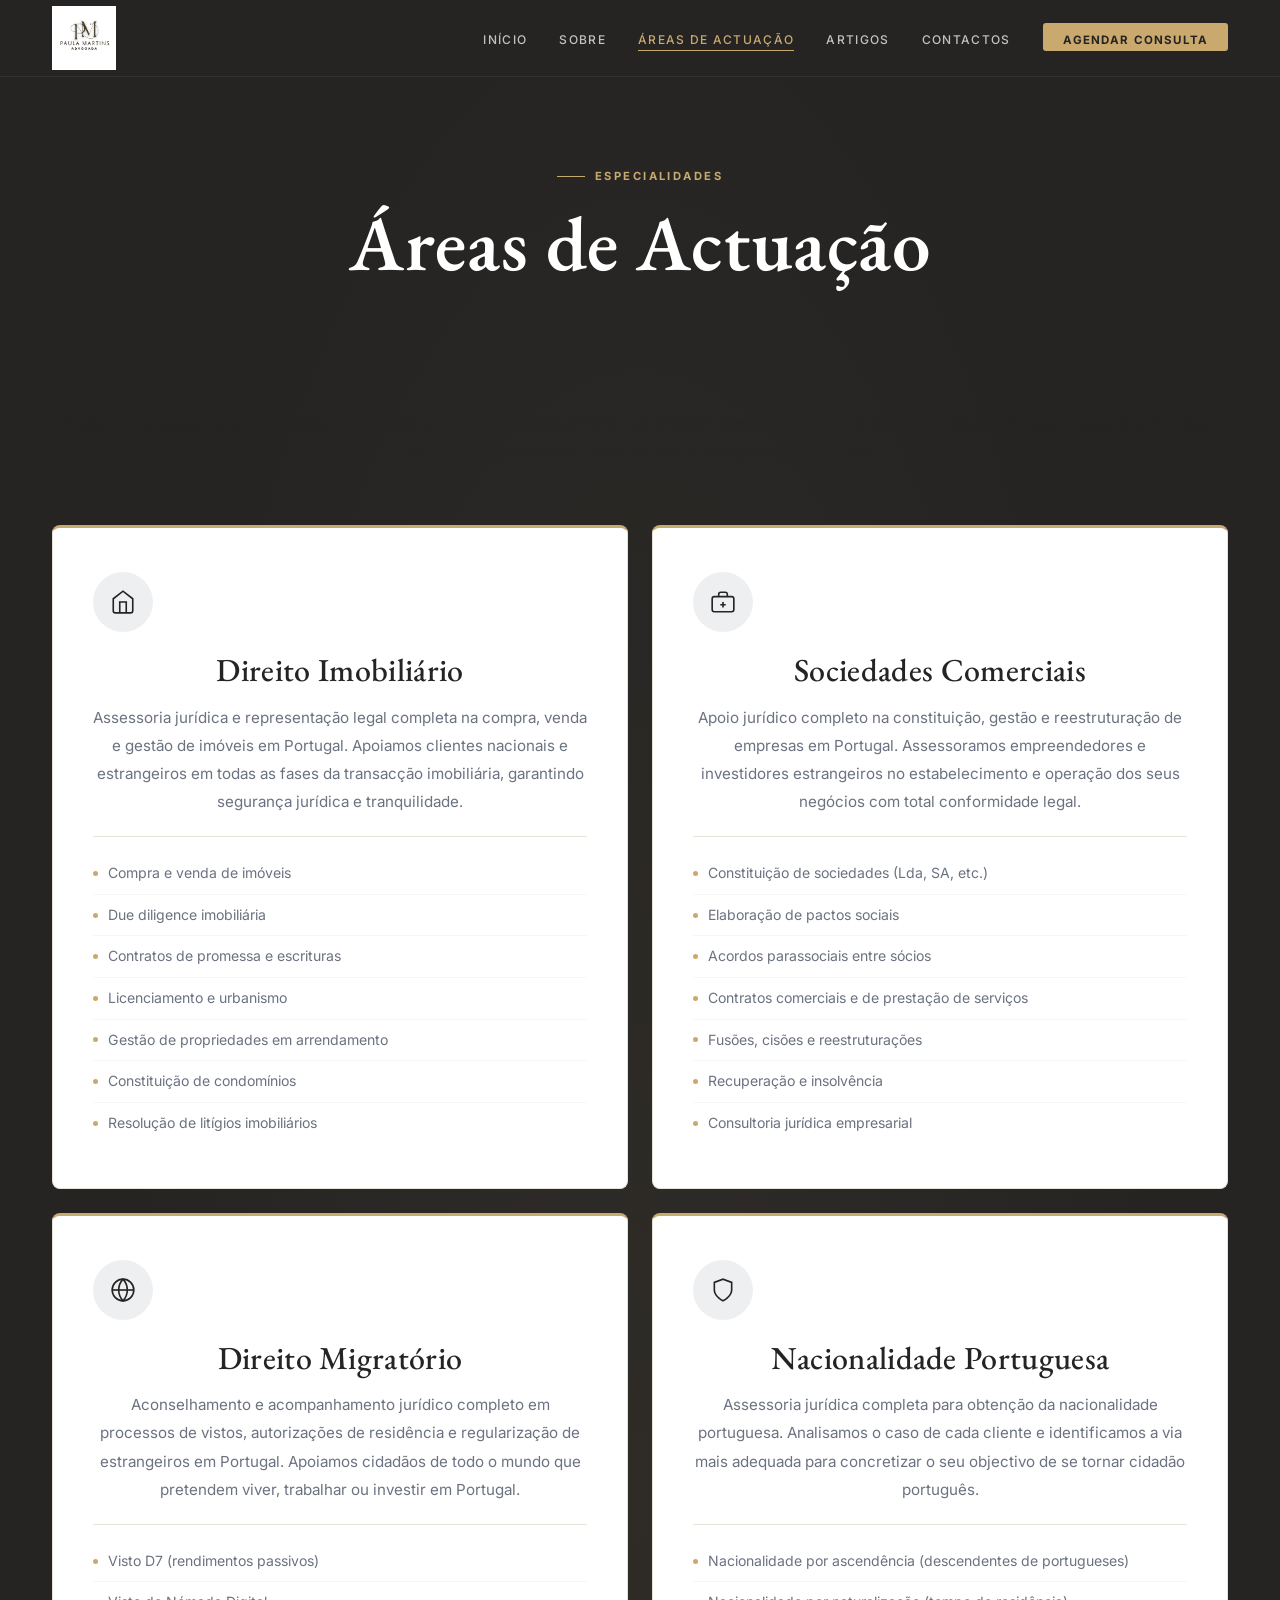
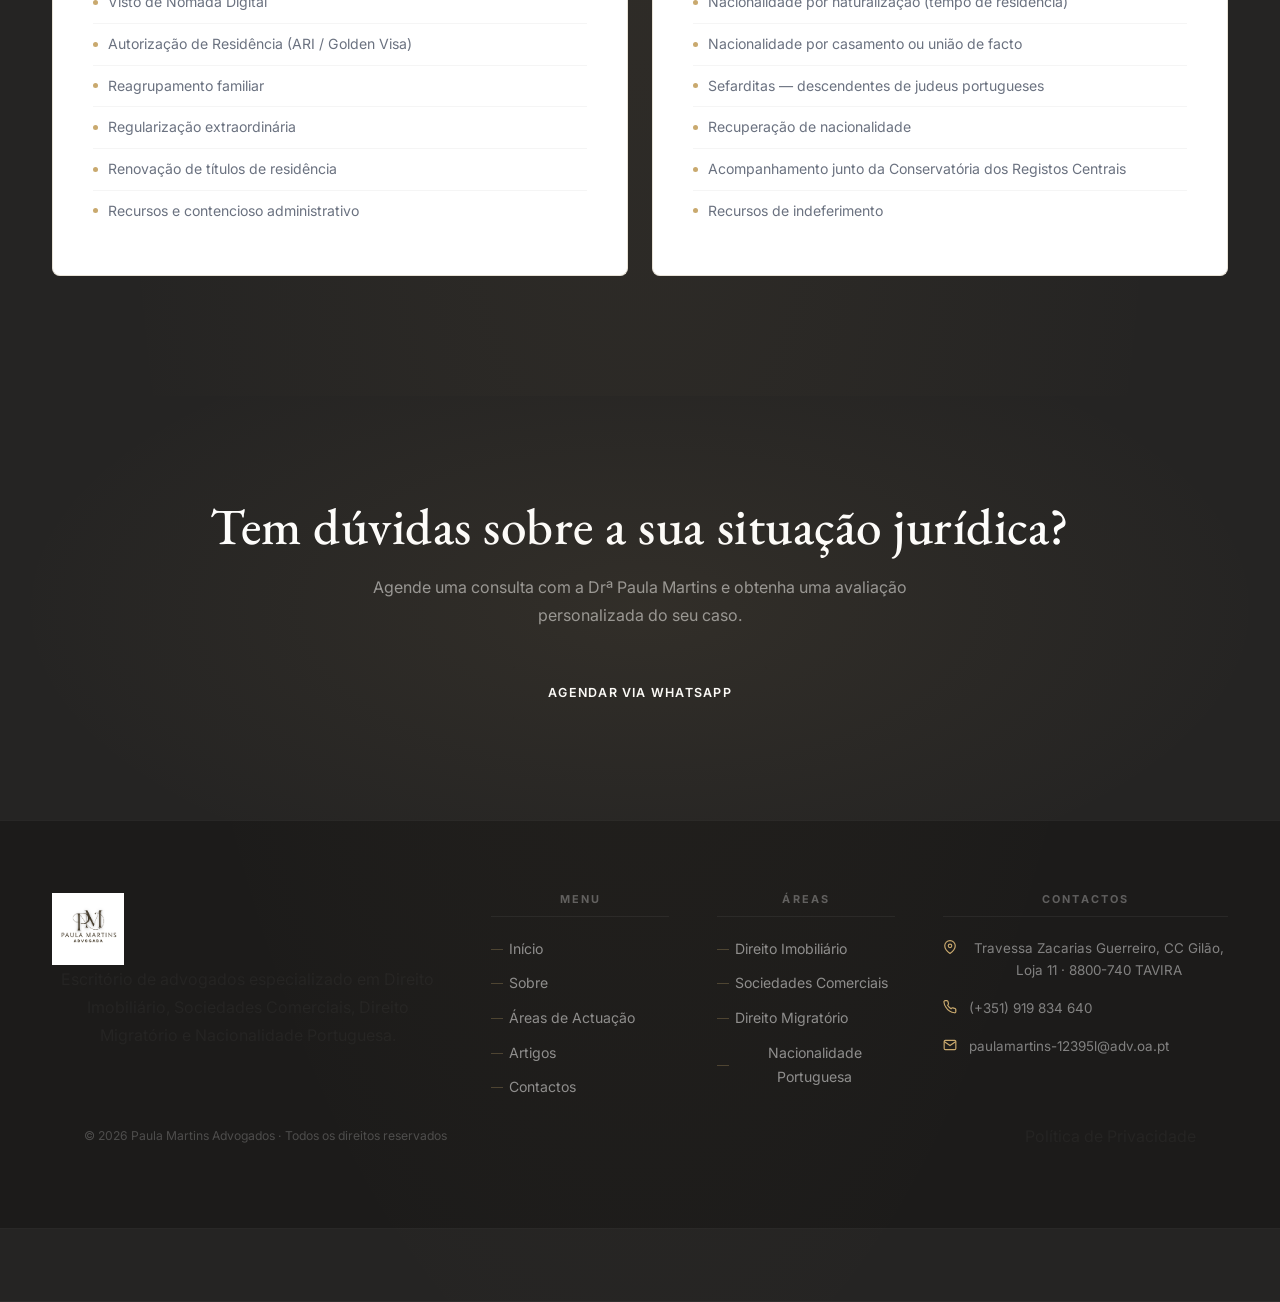
==== areas-de-actuacao.html @ 56ce7134 "Versao Ingles e frances_01" ====
<!DOCTYPE html>
<html lang="pt">
<head>
  <meta charset="UTF-8" />
  <meta name="viewport" content="width=device-width, initial-scale=1.0" />
  <title>Áreas de Actuação | Paula Martins Advogados</title>
  <link rel="preconnect" href="https://fonts.googleapis.com" />
  <link rel="preconnect" href="https://fonts.gstatic.com" crossorigin />
  <link href="https://fonts.googleapis.com/css2?family=EB+Garamond:ital,wght@0,400;0,500;0,600;0,700;1,400;1,600&family=Inter:wght@300;400;500;600;700&display=swap" rel="stylesheet" />
  <link rel="stylesheet" href="css/style.css" />
</head>
<body>

  <nav class="navbar scrolled">
    <div class="navbar-inner">
      <a href="index.html" class="logo">
        <img src="assets/logo-hd.png" alt="Paula Martins Advogados" class="logo-img" />
      </a>
      <ul class="nav-links">
        <li><a href="index.html">Início</a></li>
        <li><a href="sobre.html">Sobre</a></li>
        <li><a href="areas-de-actuacao.html" class="active">Áreas de Actuação</a></li>
        <li><a href="artigos.html">Artigos</a></li>
        <li><a href="contactos.html">Contactos</a></li>
        <li><a href="https://wa.me/351919834640" target="_blank" class="nav-cta">Agendar Consulta</a></li>
      </ul>
      <button class="hamburger" aria-label="Menu"><span></span><span></span><span></span></button>
    </div>
  </nav>

  <div class="mobile-overlay"></div>
  <div class="mobile-nav">
    <button class="close-btn" aria-label="Fechar">
      <svg width="24" height="24" fill="none" stroke="currentColor" stroke-width="2" viewBox="0 0 24 24"><path d="M18 6 6 18M6 6l12 12"/></svg>
    </button>
    <a href="index.html">Início</a>
    <a href="sobre.html">Sobre</a>
    <a href="areas-de-actuacao.html">Áreas de Actuação</a>
    <a href="artigos.html">Artigos</a>
    <a href="contactos.html">Contactos</a>
    <a href="https://wa.me/351919834640" target="_blank" class="btn btn-gold">Agendar Consulta</a>
  </div>

  <div class="page-header">
    <div class="container">
      <div class="page-header-inner"><span class="section-eyebrow" style="justify-content:center;">Especialidades</span><h1>Áreas de Actuação</h1>
    </div>
  </div>

  <section class="section">
    <div class="container">
      <div class="text-center fade-up" style="margin-bottom: 0;">
        <p class="section-intro" style="margin: 0 auto;">Prestamos assessoria jurídica especializada nas principais áreas do direito que afectam clientes nacionais e internacionais em Portugal. Cada área é tratada com profundo conhecimento técnico e atenção personalizada.</p>
      </div>

      <div class="areas-page-grid">

        <div class="area-page-card fade-up delay-1">
          <div class="area-icon" style="background: rgba(13,27,42,0.07); color: var(--navy);">
            <svg fill="none" stroke="currentColor" stroke-width="1.5" viewBox="0 0 24 24" width="28" height="28">
              <path d="M3 9l9-7 9 7v11a2 2 0 0 1-2 2H5a2 2 0 0 1-2-2z"/>
              <polyline points="9 22 9 12 15 12 15 22"/>
            </svg>
          </div>
          <h3>Direito Imobiliário</h3>
          <p>Assessoria jurídica e representação legal completa na compra, venda e gestão de imóveis em Portugal. Apoiamos clientes nacionais e estrangeiros em todas as fases da transacção imobiliária, garantindo segurança jurídica e tranquilidade.</p>
          <ul class="area-services">
            <li>Compra e venda de imóveis</li>
            <li>Due diligence imobiliária</li>
            <li>Contratos de promessa e escrituras</li>
            <li>Licenciamento e urbanismo</li>
            <li>Gestão de propriedades em arrendamento</li>
            <li>Constituição de condomínios</li>
            <li>Resolução de litígios imobiliários</li>
          </ul>
        </div>

        <div class="area-page-card fade-up delay-2">
          <div class="area-icon" style="background: rgba(13,27,42,0.07); color: var(--navy);">
            <svg fill="none" stroke="currentColor" stroke-width="1.5" viewBox="0 0 24 24" width="28" height="28">
              <rect x="2" y="7" width="20" height="14" rx="2"/>
              <path d="M16 7V5a2 2 0 0 0-2-2h-4a2 2 0 0 0-2 2v2"/>
              <line x1="12" y1="12" x2="12" y2="17"/>
              <line x1="9.5" y1="14.5" x2="14.5" y2="14.5"/>
            </svg>
          </div>
          <h3>Sociedades Comerciais</h3>
          <p>Apoio jurídico completo na constituição, gestão e reestruturação de empresas em Portugal. Assessoramos empreendedores e investidores estrangeiros no estabelecimento e operação dos seus negócios com total conformidade legal.</p>
          <ul class="area-services">
            <li>Constituição de sociedades (Lda, SA, etc.)</li>
            <li>Elaboração de pactos sociais</li>
            <li>Acordos parassociais entre sócios</li>
            <li>Contratos comerciais e de prestação de serviços</li>
            <li>Fusões, cisões e reestruturações</li>
            <li>Recuperação e insolvência</li>
            <li>Consultoria jurídica empresarial</li>
          </ul>
        </div>

        <div class="area-page-card fade-up delay-3">
          <div class="area-icon" style="background: rgba(13,27,42,0.07); color: var(--navy);">
            <svg fill="none" stroke="currentColor" stroke-width="1.5" viewBox="0 0 24 24" width="28" height="28">
              <circle cx="12" cy="12" r="10"/>
              <line x1="2" y1="12" x2="22" y2="12"/>
              <path d="M12 2a15.3 15.3 0 0 1 4 10 15.3 15.3 0 0 1-4 10 15.3 15.3 0 0 1-4-10 15.3 15.3 0 0 1 4-10z"/>
            </svg>
          </div>
          <h3>Direito Migratório</h3>
          <p>Aconselhamento e acompanhamento jurídico completo em processos de vistos, autorizações de residência e regularização de estrangeiros em Portugal. Apoiamos cidadãos de todo o mundo que pretendem viver, trabalhar ou investir em Portugal.</p>
          <ul class="area-services">
            <li>Visto D7 (rendimentos passivos)</li>
            <li>Visto de Nómada Digital</li>
            <li>Autorização de Residência (ARI / Golden Visa)</li>
            <li>Reagrupamento familiar</li>
            <li>Regularização extraordinária</li>
            <li>Renovação de títulos de residência</li>
            <li>Recursos e contencioso administrativo</li>
          </ul>
        </div>

        <div class="area-page-card fade-up delay-4">
          <div class="area-icon" style="background: rgba(13,27,42,0.07); color: var(--navy);">
            <svg fill="none" stroke="currentColor" stroke-width="1.5" viewBox="0 0 24 24" width="28" height="28">
              <path d="M12 22s8-4 8-10V5l-8-3-8 3v7c0 6 8 10 8 10z"/>
            </svg>
          </div>
          <h3>Nacionalidade Portuguesa</h3>
          <p>Assessoria jurídica completa para obtenção da nacionalidade portuguesa. Analisamos o caso de cada cliente e identificamos a via mais adequada para concretizar o seu objectivo de se tornar cidadão português.</p>
          <ul class="area-services">
            <li>Nacionalidade por ascendência (descendentes de portugueses)</li>
            <li>Nacionalidade por naturalização (tempo de residência)</li>
            <li>Nacionalidade por casamento ou união de facto</li>
            <li>Sefarditas — descendentes de judeus portugueses</li>
            <li>Recuperação de nacionalidade</li>
            <li>Acompanhamento junto da Conservatória dos Registos Centrais</li>
            <li>Recursos de indeferimento</li>
          </ul>
        </div>

      </div>
    </div>
  </section>

  <div class="cta-banner">
    <div class="container">
      <h2>Tem dúvidas sobre a sua situação jurídica?</h2>
      <p>Agende uma consulta com a Drª Paula Martins e obtenha uma avaliação personalizada do seu caso.</p>
      <a href="https://wa.me/351919834640" target="_blank" class="btn btn-dark">Agendar via WhatsApp</a>
    </div>
  </div>

  <footer>
    <div class="footer-top">
      <div class="container">
        <div class="footer-grid">
        <div class="footer-brand">
          <a href="index.html" class="logo">
            <img src="assets/logo-hd.png" alt="Paula Martins Advogados" class="logo-img" style="height:72px;" />
          </a>
          <p class="footer-about">Escritório de advogados especializado em Direito Imobiliário, Sociedades Comerciais, Direito Migratório e Nacionalidade Portuguesa.</p>
        </div>
        <div class="footer-col">
          <h5>Menu</h5>
          <ul class="footer-links">
            <li><a href="index.html">Início</a></li>
            <li><a href="sobre.html">Sobre</a></li>
            <li><a href="areas-de-actuacao.html">Áreas de Actuação</a></li>
            <li><a href="artigos.html">Artigos</a></li>
            <li><a href="contactos.html">Contactos</a></li>
          </ul>
        </div>
        <div class="footer-col">
          <h5>Áreas</h5>
          <ul class="footer-links">
            <li><a href="areas-de-actuacao.html">Direito Imobiliário</a></li>
            <li><a href="areas-de-actuacao.html">Sociedades Comerciais</a></li>
            <li><a href="areas-de-actuacao.html">Direito Migratório</a></li>
            <li><a href="areas-de-actuacao.html">Nacionalidade Portuguesa</a></li>
          </ul>
        </div>
        <div class="footer-col">
          <h5>Contactos</h5>
          <ul class="footer-contact-list">
            <li class="footer-contact-item">
              <svg fill="none" stroke="currentColor" stroke-width="2" viewBox="0 0 24 24"><path d="M21 10c0 7-9 13-9 13s-9-6-9-13a9 9 0 0 1 18 0z"/><circle cx="12" cy="10" r="3"/></svg>
              <span>Travessa Zacarias Guerreiro, CC Gilão, Loja 11 · 8800-740 TAVIRA</span>
            </li>
            <li class="footer-contact-item">
              <svg fill="none" stroke="currentColor" stroke-width="2" viewBox="0 0 24 24"><path d="M22 16.92v3a2 2 0 0 1-2.18 2 19.79 19.79 0 0 1-8.63-3.07A19.5 19.5 0 0 1 4.69 12 19.79 19.79 0 0 1 1.61 3.34 2 2 0 0 1 3.6 1.17h3a2 2 0 0 1 2 1.72c.127.96.361 1.903.7 2.81a2 2 0 0 1-.45 2.11L7.91 8.91a16 16 0 0 0 6 6l.91-.91a2 2 0 0 1 2.11-.45c.907.339 1.85.573 2.81.7A2 2 0 0 1 21.73 16.92z"/></svg>
              <span>(+351) 919 834 640</span>
            </li>
            <li class="footer-contact-item">
              <svg fill="none" stroke="currentColor" stroke-width="2" viewBox="0 0 24 24"><path d="M4 4h16c1.1 0 2 .9 2 2v12c0 1.1-.9 2-2 2H4c-1.1 0-2-.9-2-2V6c0-1.1.9-2 2-2z"/><polyline points="22,6 12,13 2,6"/></svg>
              <span>paulamartins-12395l@adv.oa.pt</span>
            </li>
          </ul>
        </div></div>
    <div class="container">
      <div class="footer-bottom">
        <p>© 2026 Paula Martins Advogados · Todos os direitos reservados</p>
        <a href="contactos.html">Política de Privacidade</a>
      </div>
    </div>
  </footer>

  <script src="js/main.js"></script>
</body>
</html>
---- css/style.css ----
/* ============================================================
   PAULA MARTINS ADVOGADOS — Design System
   ============================================================ */

/* ===== RESET ===== */
*, *::before, *::after { box-sizing: border-box; margin: 0; padding: 0; }

/* ===== TOKENS ===== */
:root {
  /* Colors */
  --dark:        #252423;
  --dark-mid:    #3a3938;
  --dark-light:  #4a4949;
  --gold:        #c9a96e;
  --gold-dark:   #a8854a;
  --gold-pale:   rgba(201,169,110,0.12);
  --gold-border: rgba(201,169,110,0.28);
  --cream:       #f8f4ee;
  --white:       #ffffff;
  --text:        #252423;
  --text-muted:  #6b7280;
  --border:      #e8e3d8;
  --border-dark: rgba(255,255,255,0.08);

  /* Typography */
  --serif:  'EB Garamond', 'Garamond', Georgia, serif;
  --sans:   'Inter', 'Segoe UI', sans-serif;

  /* Spacing */
  --section-pad: clamp(80px, 10vw, 120px);
  --container:   1240px;

  /* Effects */
  --radius:      3px;
  --radius-lg:   8px;
  --transition:  0.35s cubic-bezier(0.4, 0, 0.2, 1);
  --shadow-sm:   0 2px 12px rgba(0,0,0,0.06);
  --shadow:      0 6px 32px rgba(0,0,0,0.10);
  --shadow-lg:   0 16px 56px rgba(0,0,0,0.18);
  --shadow-gold: 0 8px 32px rgba(201,169,110,0.25);
}

/* ===== BASE ===== */
html { scroll-behavior: smooth; font-size: 16px; }

body {
  font-family: var(--sans);
  color: var(--text);
  background: var(--white);
  line-height: 1.75;
  -webkit-font-smoothing: antialiased;
}

a { text-decoration: none; color: inherit; }
img { max-width: 100%; display: block; }
ul { list-style: none; }

.container {
  max-width: var(--container);
  margin: 0 auto;
  padding: 0 32px;
}

/* ===== TYPOGRAPHY ===== */
h1, h2, h3, h4, h5 {
  font-family: var(--serif);
  line-height: 1.18;
  letter-spacing: 0.01em;
  font-weight: 500;
}
h1 { font-size: clamp(2.8rem, 6vw, 5rem); font-weight: 600; }
h2 { font-size: clamp(2.1rem, 4vw, 3.2rem); font-weight: 500; }
h3 { font-size: clamp(1.5rem, 2.5vw, 2rem); font-weight: 500; }
h4 { font-size: 1.25rem; font-weight: 500; }

/* ===== SECTION UTILITIES ===== */
.section { padding: var(--section-pad) 0; }

.section-eyebrow {
  display: inline-flex;
  align-items: center;
  gap: 10px;
  font-size: 0.7rem;
  font-weight: 700;
  letter-spacing: 0.22em;
  text-transform: uppercase;
  color: var(--gold);
  margin-bottom: 16px;
}
.section-eyebrow::before {
  content: '';
  width: 28px;
  height: 1px;
  background: var(--gold);
  display: block;
}

.section-title { color: var(--dark); margin-bottom: 20px; }

.section-divider {
  width: 48px;
  height: 2px;
  background: linear-gradient(90deg, var(--gold), transparent);
  margin-bottom: 28px;
}
.section-divider.center { margin: 0 auto 28px; }

.section-lead {
  font-size: 1.05rem;
  color: var(--text-muted);
  line-height: 1.85;
  max-width: 680px;
}

.text-center { text-align: center; }
.text-center .section-divider { margin: 0 auto 28px; }
.text-center .section-eyebrow { justify-content: center; }
.text-center .section-lead { margin: 0 auto; }

/* ===== BUTTONS ===== */
.btn {
  display: inline-flex;
  align-items: center;
  gap: 8px;
  padding: 15px 34px;
  border-radius: var(--radius);
  font-family: var(--sans);
  font-weight: 600;
  font-size: 0.78rem;
  letter-spacing: 0.1em;
  text-transform: uppercase;
  transition: var(--transition);
  cursor: pointer;
  border: 1.5px solid transparent;
  white-space: nowrap;
}

.btn-gold {
  background: var(--gold);
  color: var(--dark);
  border-color: var(--gold);
  box-shadow: var(--shadow-gold);
}
.btn-gold:hover {
  background: var(--gold-dark);
  border-color: var(--gold-dark);
  transform: translateY(-2px);
  box-shadow: 0 12px 40px rgba(201,169,110,0.35);
}

.btn-outline-light {
  background: transparent;
  color: var(--white);
  border-color: rgba(255,255,255,0.35);
  backdrop-filter: blur(4px);
}
.btn-outline-light:hover {
  background: rgba(255,255,255,0.1);
  border-color: rgba(255,255,255,0.6);
  transform: translateY(-2px);
}

.btn-dark {
  background: var(--dark);
  color: var(--white);
  border-color: var(--dark);
}
.btn-dark:hover {
  background: var(--dark-mid);
  transform: translateY(-2px);
  box-shadow: var(--shadow);
}

/* ===== TOP BAR ===== */
.top-bar {
  background: var(--dark);
  padding: 10px 0;
  border-bottom: 1px solid rgba(255,255,255,0.05);
}
.top-bar-inner {
  max-width: var(--container);
  margin: 0 auto;
  padding: 0 32px;
  display: flex;
  align-items: center;
  justify-content: flex-end;
  gap: 28px;
}
.top-bar-item {
  display: flex;
  align-items: center;
  gap: 7px;
  color: rgba(255,255,255,0.45);
  font-size: 0.78rem;
  transition: color var(--transition);
}
.top-bar-item:hover { color: var(--gold); }
.top-bar-item svg { width: 13px; height: 13px; color: var(--gold); flex-shrink: 0; }

/* ===== NAVBAR ===== */
.navbar {
  position: sticky;
  top: 0;
  width: 100%;
  z-index: 1000;
  background: var(--dark);
  border-bottom: 1px solid rgba(255,255,255,0.06);
  transition: box-shadow var(--transition);
}
.navbar.elevated { box-shadow: 0 4px 32px rgba(0,0,0,0.4); }

.navbar-inner {
  max-width: var(--container);
  margin: 0 auto;
  padding: 0 32px;
  height: 76px;
  display: flex;
  align-items: center;
  justify-content: space-between;
  gap: 40px;
}

/* Logo com fundo transparente — navbar */
.logo-img {
  display: block;
  height: 64px;
  width: auto;
  object-fit: contain;
}
.logo { display: block; line-height: 0; }

.nav-links {
  display: flex;
  align-items: center;
  gap: 32px;
}
.nav-links a {
  color: rgba(255,255,255,0.72);
  font-size: 0.75rem;
  font-weight: 500;
  letter-spacing: 0.11em;
  text-transform: uppercase;
  transition: color var(--transition);
  position: relative;
  padding-bottom: 4px;
}
.nav-links a::after {
  content: '';
  position: absolute;
  bottom: 0; left: 0;
  width: 0; height: 1px;
  background: var(--gold);
  transition: width var(--transition);
}
.nav-links a:hover { color: var(--white); }
.nav-links a:hover::after,
.nav-links a.active::after { width: 100%; }
.nav-links a.active { color: var(--gold); }

.nav-cta {
  background: var(--gold) !important;
  color: var(--dark) !important;
  padding: 10px 20px;
  border-radius: var(--radius);
  font-weight: 700 !important;
  font-size: 0.72rem !important;
  letter-spacing: 0.1em !important;
  transition: var(--transition) !important;
}
.nav-cta:hover {
  background: var(--gold-dark) !important;
  transform: translateY(-1px);
}
.nav-cta::after { display: none !important; }

/* ===== SELECTOR DE IDIOMA ===== */
.lang-selector {
  position: relative;
  flex-shrink: 0;
}
.lang-current {
  display: flex;
  align-items: center;
  gap: 6px;
  background: rgba(255,255,255,0.08);
  border: 1px solid rgba(255,255,255,0.16);
  border-radius: 6px;
  padding: 7px 12px;
  cursor: pointer;
  color: rgba(255,255,255,0.88);
  font-family: var(--sans);
  font-size: 0.78rem;
  font-weight: 600;
  letter-spacing: 0.06em;
  transition: var(--transition);
  white-space: nowrap;
}
.lang-current:hover,
.lang-current[aria-expanded="true"] {
  background: rgba(201,169,110,0.18);
  border-color: var(--gold);
  color: var(--gold);
}
.lang-flag { font-size: 1.1rem; line-height: 1; }

/* Bandeiras reais com flag-icons */
.lang-flag-icon {
  width: 22px;
  height: 16px;
  border-radius: 2px;
  display: inline-block;
  box-shadow: 0 1px 3px rgba(0,0,0,0.3);
  flex-shrink: 0;
}
.lang-option .lang-flag-icon {
  width: 24px;
  height: 18px;
}
.lang-code { font-size: 0.72rem; font-weight: 700; letter-spacing: 0.1em; }
.lang-chevron { transition: transform 0.3s ease; opacity: 0.7; }
.lang-current[aria-expanded="true"] .lang-chevron { transform: rotate(180deg); opacity: 1; }

.lang-dropdown {
  position: absolute;
  top: calc(100% + 8px);
  right: 0;
  background: var(--dark);
  border: 1px solid rgba(255,255,255,0.12);
  border-radius: 8px;
  box-shadow: 0 8px 32px rgba(0,0,0,0.4);
  padding: 6px;
  min-width: 155px;
  opacity: 0;
  visibility: hidden;
  transform: translateY(-8px);
  transition: opacity 0.25s ease, transform 0.25s ease, visibility 0.25s;
  z-index: 1100;
}
.lang-dropdown.open {
  opacity: 1;
  visibility: visible;
  transform: translateY(0);
}
.lang-option {
  display: flex;
  align-items: center;
  gap: 10px;
  width: 100%;
  padding: 9px 12px;
  border: none;
  background: transparent;
  border-radius: 5px;
  cursor: pointer;
  color: rgba(255,255,255,0.72);
  font-family: var(--sans);
  font-size: 0.82rem;
  transition: var(--transition);
}
.lang-option:hover { background: rgba(201,169,110,0.12); color: var(--gold); }
.lang-option.active { color: var(--gold); background: rgba(201,169,110,0.08); }
.lang-option .lang-code { font-weight: 700; min-width: 24px; }
.lang-option .lang-name { color: rgba(255,255,255,0.45); font-size: 0.75rem; }
.lang-option.active .lang-name { color: rgba(201,169,110,0.6); }

.hamburger {
  display: none;
  flex-direction: column;
  justify-content: center;
  gap: 5px;
  cursor: pointer;
  padding: 8px;
  width: 40px;
  height: 40px;
}
.hamburger span {
  display: block;
  height: 1.5px;
  background: var(--white);
  border-radius: 2px;
  transition: var(--transition);
}
.hamburger span:nth-child(1) { width: 24px; }
.hamburger span:nth-child(2) { width: 18px; }
.hamburger span:nth-child(3) { width: 21px; }
.hamburger:hover span { width: 24px !important; }

/* ===== MOBILE NAV ===== */
.mobile-overlay {
  position: fixed; inset: 0;
  background: rgba(0,0,0,0.7);
  backdrop-filter: blur(4px);
  z-index: 9998;
  opacity: 0;
  pointer-events: none;
  transition: opacity var(--transition);
}
.mobile-overlay.open { opacity: 1; pointer-events: all; }

.mobile-nav {
  position: fixed;
  top: 0; right: -100%;
  width: min(340px, 100vw);
  height: 100vh;
  background: var(--dark);
  z-index: 9999;
  transition: right 0.4s cubic-bezier(0.4, 0, 0.2, 1);
  padding: 90px 36px 40px;
  display: flex;
  flex-direction: column;
  overflow-y: auto;
  border-left: 1px solid var(--border-dark);
}
.mobile-nav.open { right: 0; }

.mobile-nav a {
  color: rgba(255,255,255,0.75);
  font-size: 0.9rem;
  font-weight: 500;
  padding: 16px 0;
  border-bottom: 1px solid rgba(255,255,255,0.05);
  letter-spacing: 0.06em;
  text-transform: uppercase;
  transition: color var(--transition);
  display: flex;
  align-items: center;
  justify-content: space-between;
}
.mobile-nav a:hover { color: var(--gold); }
.mobile-nav a:last-of-type { border-bottom: none; }
.mobile-nav .btn { margin-top: 28px; text-align: center; justify-content: center; width: 100%; }

.close-btn {
  position: absolute;
  top: 24px; right: 24px;
  background: rgba(255,255,255,0.05);
  border: 1px solid var(--border-dark);
  color: rgba(255,255,255,0.5);
  cursor: pointer;
  padding: 8px;
  border-radius: var(--radius);
  transition: var(--transition);
  display: flex; align-items: center; justify-content: center;
}
.close-btn:hover { background: rgba(255,255,255,0.1); color: var(--white); }

/* ===== HERO ===== */
.hero {
  /* Fundo escuro limpo — a única foto é a hero-brand-window à direita */
  background-color: var(--dark);
  min-height: calc(100vh - 116px);
  display: grid;
  grid-template-columns: 1fr 1fr;
  overflow: hidden;
  position: relative;
}

/* Glow dourado subtil no lado esquerdo (texto) */
.hero::before {
  content: '';
  position: absolute;
  inset: 0;
  background: radial-gradient(ellipse 55% 75% at 10% 55%, rgba(201,169,110,0.09) 0%, transparent 55%);
  z-index: 0;
  pointer-events: none;
}

/* Hero fullwidth — texto a toda a largura, janela de imagem à direita */
.hero.hero-fullwidth {
  grid-template-columns: 1fr;
  min-height: clamp(480px, 65vh, 740px);
  align-items: center;
}
/* Sem override do ::before — mantém o glow */

/* Janela — zoom 160% ancorado à direita, mostra "PAULA MARTINS ADVOGADA" */
.hero-brand-window {
  position: absolute;
  top: clamp(110px, 14vh, 155px);
  bottom: 0;
  left: clamp(38px, 5vw, 70px);
  right: 0;
  background-image: url('../assets/hero-bg.jpg');
  background-size: 160%;
  background-position: right 15%;
  background-repeat: no-repeat;
  z-index: 0;
}

/* Overlay torna-se 0% antes do texto (49-92% da janela) */
.hero-brand-window::before {
  content: '';
  position: absolute;
  inset: 0;
  background: linear-gradient(to right,
    rgba(37,36,35,1)    0%,
    rgba(37,36,35,0.95) 10%,
    rgba(37,36,35,0.75) 26%,
    rgba(37,36,35,0.00) 44%
  );
}

/* Linha dourada vertical de separação */
.hero-brand-window::after {
  content: '';
  position: absolute;
  top: 10%;
  bottom: 10%;
  left: 0;
  width: 1.5px;
  background: linear-gradient(to bottom,
    transparent 0%,
    rgba(201,169,110,0.55) 20%,
    rgba(201,169,110,0.85) 50%,
    rgba(201,169,110,0.55) 80%,
    transparent 100%
  );
}

@media (max-width: 900px) { .hero-brand-window { width: 38%; } }
@media (max-width: 600px) { .hero-brand-window { display: none; } }

.hero-full {
  display: flex;
  flex-direction: column;
  justify-content: center;
  padding: clamp(60px, 8vw, 100px) clamp(32px, 5vw, 80px);
  position: relative;
  z-index: 2;
  /* Limita o texto ao lado esquerdo — nunca sobrepõe "Paula Martins Advogada" */
  max-width: clamp(420px, 46vw, 640px);
}

.hero-left {
  display: flex;
  flex-direction: column;
  justify-content: center;
  padding: clamp(60px, 8vw, 100px) clamp(32px, 5vw, 80px);
  position: relative;
  z-index: 1;
}

.hero-eyebrow {
  display: inline-flex;
  align-items: center;
  gap: 12px;
  margin-bottom: 32px;
}
.hero-eyebrow-line {
  width: 32px;
  height: 1px;
  background: var(--gold);
}
.hero-eyebrow span {
  font-size: 0.7rem;
  font-weight: 700;
  letter-spacing: 0.22em;
  text-transform: uppercase;
  color: var(--gold);
}

.hero h1 {
  color: var(--white);
  margin-bottom: 24px;
  font-weight: 600;
  line-height: 1.12;
  font-size: clamp(2.2rem, 4.2vw, 3.6rem);
}
.hero h1 em {
  color: var(--gold);
  font-style: italic;
}

.hero-sub {
  font-size: 1.05rem;
  color: rgba(255,255,255,0.55);
  margin-bottom: 36px;
  line-height: 1.7;
  max-width: 460px;
}

.hero-meta {
  display: flex;
  align-items: center;
  gap: 24px;
  margin-bottom: 44px;
  flex-wrap: wrap;
}
.hero-meta-item {
  display: flex;
  align-items: center;
  gap: 8px;
  font-size: 0.82rem;
  color: rgba(255,255,255,0.45);
}
.hero-meta-item svg { color: var(--gold); width: 14px; height: 14px; flex-shrink: 0; }

.hero-actions { display: flex; gap: 14px; flex-wrap: wrap; }

.hero-right {
  position: relative;
  overflow: hidden;
  z-index: 1;
}
.hero-photo-wrap {
  position: absolute;
  inset: 0;
}
.hero-photo-wrap img {
  width: 100%;
  height: 100%;
  object-fit: cover;
  object-position: center top;
}
/* Gradient overlay on photo */
.hero-photo-wrap::after {
  content: '';
  position: absolute;
  inset: 0;
  background: linear-gradient(
    to right,
    var(--dark) 0%,
    rgba(37,36,35,0.3) 30%,
    transparent 60%
  );
}
/* Gold accent line */
.hero-right::before {
  content: '';
  position: absolute;
  top: 0; bottom: 0; left: 0;
  width: 3px;
  background: linear-gradient(to bottom, transparent, var(--gold), transparent);
  z-index: 2;
}

/* ===== STATS BAR ===== */
.stats-bar {
  background: var(--dark-mid);
  border-bottom: 1px solid rgba(255,255,255,0.05);
}
.stats-inner {
  max-width: var(--container);
  margin: 0 auto;
  padding: 0 32px;
  display: grid;
  grid-template-columns: repeat(4, 1fr);
}
.stat-item {
  padding: 32px 24px;
  text-align: center;
  position: relative;
}
.stat-item + .stat-item::before {
  content: '';
  position: absolute;
  left: 0; top: 20%; bottom: 20%;
  width: 1px;
  background: rgba(255,255,255,0.07);
}
.stat-number {
  font-family: var(--serif);
  font-size: 2.6rem;
  font-weight: 700;
  color: var(--gold);
  line-height: 1;
  margin-bottom: 8px;
  letter-spacing: -0.02em;
}
.stat-label {
  font-size: 0.7rem;
  font-weight: 600;
  letter-spacing: 0.15em;
  text-transform: uppercase;
  color: rgba(255,255,255,0.4);
}

/* ===== ABOUT ===== */
.about-section { background: var(--cream); }

.about-grid {
  display: grid;
  grid-template-columns: 5fr 6fr;
  gap: clamp(48px, 7vw, 96px);
  align-items: center;
}

.about-visual {
  position: relative;
}

.about-photo-frame {
  aspect-ratio: 4/5;
  border-radius: var(--radius-lg);
  overflow: hidden;
  position: relative;
  box-shadow: var(--shadow-lg);
}
.about-photo-frame img {
  width: 100%; height: 100%;
  object-fit: cover;
  object-position: center top;
}

/* Decorative corner accent */
.about-photo-frame::before {
  content: '';
  position: absolute;
  top: -12px; left: -12px;
  width: 72px; height: 72px;
  border-top: 2px solid var(--gold);
  border-left: 2px solid var(--gold);
  border-radius: 2px 0 0 0;
  z-index: 2;
}
.about-photo-frame::after {
  content: '';
  position: absolute;
  bottom: -12px; right: -12px;
  width: 72px; height: 72px;
  border-bottom: 2px solid var(--gold);
  border-right: 2px solid var(--gold);
  border-radius: 0 0 2px 0;
  z-index: 2;
}

.about-badge {
  position: absolute;
  bottom: 28px;
  right: -20px;
  background: var(--dark);
  border: 1px solid var(--border-dark);
  border-radius: var(--radius-lg);
  padding: 20px 24px;
  text-align: center;
  box-shadow: var(--shadow-lg);
  min-width: 110px;
}
.about-badge strong {
  display: block;
  font-family: var(--serif);
  font-size: 2.4rem;
  color: var(--gold);
  line-height: 1;
  margin-bottom: 4px;
}
.about-badge span {
  font-size: 0.65rem;
  letter-spacing: 0.12em;
  text-transform: uppercase;
  color: rgba(255,255,255,0.5);
  font-weight: 600;
  line-height: 1.4;
}

.about-content p {
  color: var(--text-muted);
  margin-bottom: 20px;
  line-height: 1.9;
}

.about-features {
  margin: 32px 0 36px;
  display: flex;
  flex-direction: column;
  gap: 14px;
}
.about-feature {
  display: flex;
  align-items: flex-start;
  gap: 14px;
  padding: 14px 18px;
  background: var(--white);
  border-radius: var(--radius);
  border-left: 3px solid var(--gold);
  box-shadow: var(--shadow-sm);
  transition: var(--transition);
}
.about-feature:hover { box-shadow: var(--shadow); transform: translateX(4px); }
.about-feature p { margin: 0; color: var(--text); font-weight: 500; font-size: 0.92rem; }

/* ===== AREAS ===== */
.areas-section { background: var(--white); }

.areas-grid {
  display: grid;
  grid-template-columns: repeat(4, 1fr);
  gap: 1.5px;
  margin-top: 60px;
  background: var(--border);
  border: 1.5px solid var(--border);
  border-radius: var(--radius-lg);
  overflow: hidden;
  box-shadow: var(--shadow-sm);
}

.area-card {
  background: var(--white);
  padding: 48px 32px 44px;
  transition: var(--transition);
  position: relative;
  cursor: default;
}
.area-card::after {
  content: '';
  position: absolute;
  top: 0; left: 24px; right: 24px;
  height: 2px;
  background: var(--gold);
  transform: scaleX(0);
  transform-origin: left;
  transition: transform 0.4s cubic-bezier(0.4, 0, 0.2, 1);
}
.area-card:hover { background: var(--dark); transform: none; }
.area-card:hover::after { transform: scaleX(1); }
.area-card:hover .area-icon { background: var(--gold-pale); color: var(--gold); }
.area-card:hover h4 { color: var(--white); }
.area-card:hover p { color: rgba(255,255,255,0.6); }

.area-icon {
  width: 60px; height: 60px;
  background: var(--cream);
  border-radius: 50%;
  display: flex; align-items: center; justify-content: center;
  margin-bottom: 28px;
  transition: var(--transition);
  color: var(--dark);
}
.area-icon svg { width: 26px; height: 26px; }

.area-card h4 {
  font-family: var(--serif);
  font-size: 1.15rem;
  color: var(--dark);
  margin-bottom: 14px;
  transition: color var(--transition);
  text-align: center;
}
.area-card p {
  font-size: 0.88rem;
  color: var(--text-muted);
  line-height: 1.8;
  transition: color var(--transition);
  text-align: center;
}

/* Ícone JPG centrado nos cards da homepage */
.area-card .area-icon-img {
  margin: 0 auto 28px;
}
.area-card:hover .area-icon-img img { transform: scale(1.06); }

/* ===== WHY SECTION ===== */
.why-section {
  background: var(--dark);
  position: relative;
  overflow: hidden;
}
.why-section::before {
  content: '';
  position: absolute; inset: 0;
  background:
    radial-gradient(ellipse 50% 70% at 80% 50%, rgba(201,169,110,0.07) 0%, transparent 60%),
    url("data:image/svg+xml,%3Csvg width='80' height='80' viewBox='0 0 80 80' xmlns='http://www.w3.org/2000/svg'%3E%3Cg fill='%23c9a96e' fill-opacity='0.025' fill-rule='evenodd'%3E%3Cpath d='M0 0h40v40H0V0zm40 40h40v40H40V40z'/%3E%3C/g%3E%3C/svg%3E");
}

.why-grid {
  display: grid;
  grid-template-columns: 1fr 1fr;
  gap: clamp(48px, 7vw, 96px);
  align-items: start;
  position: relative;
  z-index: 1;
}

.why-content .section-eyebrow { color: var(--gold); }
.why-content .section-title { color: var(--white); }
.why-content .section-divider { background: linear-gradient(90deg, var(--gold), transparent); }

.why-cards { display: flex; flex-direction: column; gap: 16px; margin-top: 36px; }

.why-card {
  background: rgba(255,255,255,0.04);
  border: 1px solid rgba(255,255,255,0.07);
  border-radius: var(--radius-lg);
  padding: 26px 28px;
  display: flex;
  gap: 20px;
  align-items: flex-start;
  transition: var(--transition);
}
.why-card:hover {
  background: rgba(201,169,110,0.07);
  border-color: var(--gold-border);
  transform: translateX(6px);
}

.why-icon {
  width: 44px; height: 44px;
  background: var(--gold-pale);
  border: 1px solid var(--gold-border);
  border-radius: 50%;
  display: flex; align-items: center; justify-content: center;
  color: var(--gold);
  flex-shrink: 0;
}
.why-icon svg { width: 20px; height: 20px; }

/* Ícone JPG dentro da bola circular */
.why-icon-img {
  overflow: hidden;
  padding: 0;
}
.why-icon-img img {
  width: 100%;
  height: 100%;
  object-fit: cover;
  display: block;
  border-radius: 50%;
  transition: transform 0.4s ease;
}
.why-card:hover .why-icon-img img { transform: scale(1.08); }

.why-card h4 {
  color: var(--white);
  font-size: 1rem;
  margin-bottom: 7px;
  font-family: var(--serif);
}
.why-card p {
  color: rgba(255,255,255,0.52);
  font-size: 0.88rem;
  line-height: 1.75;
}

/* CTA panel on right */
.why-panel {
  background: rgba(255,255,255,0.03);
  border: 1px solid rgba(255,255,255,0.08);
  border-radius: var(--radius-lg);
  padding: clamp(40px, 5vw, 64px) clamp(32px, 4vw, 52px);
  text-align: center;
  position: sticky;
  top: 100px;
}
.why-panel-logo {
  height: 240px;
  width: auto;
  margin: 0 auto 28px;
  opacity: 0.9;
}
.why-panel .phone-link {
  display: block;
  font-family: var(--serif);
  font-size: 1.9rem;
  color: var(--gold);
  margin-bottom: 8px;
  transition: color var(--transition);
}
.why-panel .phone-link:hover { color: var(--white); }
.why-panel .or-divider {
  display: flex;
  align-items: center;
  gap: 14px;
  margin: 24px 0;
  color: rgba(255,255,255,0.2);
  font-size: 0.7rem;
  letter-spacing: 0.2em;
  text-transform: uppercase;
}
.why-panel .or-divider::before,
.why-panel .or-divider::after {
  content: '';
  flex: 1;
  height: 1px;
  background: rgba(255,255,255,0.08);
}
.why-panel h3 {
  color: var(--white);
  font-size: 1.2rem;
  margin-bottom: 22px;
}
.why-panel .tagline {
  margin-top: 20px;
  font-size: 0.75rem;
  color: rgba(255,255,255,0.25);
  letter-spacing: 0.06em;
  font-style: italic;
  font-family: var(--serif);
}

/* ===== TESTIMONIALS ===== */
.testimonials-section { background: var(--cream); }

.testimonials-grid {
  display: grid;
  grid-template-columns: repeat(2, 1fr);
  gap: 24px;
  margin-top: 56px;
}

.testimonial-card {
  background: var(--white);
  padding: 44px 44px 36px;
  border-radius: var(--radius-lg);
  box-shadow: var(--shadow-sm);
  border: 1px solid var(--border);
  position: relative;
  transition: var(--transition);
}
.testimonial-card:hover {
  box-shadow: var(--shadow);
  transform: translateY(-4px);
  border-color: var(--gold-border);
}

.testimonial-quote-mark {
  font-family: var(--serif);
  font-size: 6rem;
  color: var(--gold);
  opacity: 0.15;
  position: absolute;
  top: 12px; left: 36px;
  line-height: 1;
  pointer-events: none;
  font-style: italic;
}

.testimonial-stars {
  display: flex;
  gap: 3px;
  margin-bottom: 18px;
}
.testimonial-stars svg { width: 15px; height: 15px; color: var(--gold); }

.testimonial-text {
  font-size: 0.97rem;
  color: var(--text-muted);
  line-height: 1.85;
  margin-bottom: 28px;
  font-style: italic;
  font-family: var(--serif);
}

.testimonial-author {
  display: flex;
  align-items: center;
  gap: 14px;
  padding-top: 20px;
  border-top: 1px solid var(--border);
}
.testimonial-avatar {
  width: 46px; height: 46px;
  border-radius: 50%;
  background: var(--dark);
  display: flex; align-items: center; justify-content: center;
  font-family: var(--serif);
  font-size: 1.1rem;
  font-weight: 700;
  color: var(--gold);
  flex-shrink: 0;
}
.testimonial-author-info strong {
  display: block;
  color: var(--dark);
  font-weight: 600;
  font-size: 0.92rem;
  margin-bottom: 2px;
}
.testimonial-author-info span { font-size: 0.78rem; color: var(--text-muted); }

/* ===== CTA BANNER ===== */
.cta-banner {
  background: var(--dark);
  padding: clamp(60px, 8vw, 100px) 0;
  position: relative;
  overflow: hidden;
  text-align: center;
}
.cta-banner::before {
  content: '';
  position: absolute; inset: 0;
  background: radial-gradient(ellipse 70% 100% at 50% 50%, rgba(201,169,110,0.08) 0%, transparent 70%);
}
.cta-banner-inner { position: relative; z-index: 1; }

.cta-banner-eyebrow {
  font-size: 0.7rem;
  font-weight: 700;
  letter-spacing: 0.22em;
  text-transform: uppercase;
  color: var(--gold);
  margin-bottom: 16px;
}
.cta-banner h2 {
  color: var(--white);
  margin-bottom: 16px;
}
.cta-banner p {
  color: rgba(255,255,255,0.52);
  max-width: 540px;
  margin: 0 auto 36px;
  font-size: 1rem;
  line-height: 1.8;
}
.cta-banner-actions { display: flex; gap: 14px; justify-content: center; flex-wrap: wrap; }

/* ===== FOOTER ===== */
footer {
  background: #1c1b1a;
  border-top: 1px solid rgba(255,255,255,0.05);
}
.footer-top {
  padding: 72px 0 56px;
  border-bottom: 1px solid rgba(255,255,255,0.06);
}
.footer-grid {
  display: grid;
  grid-template-columns: 2.2fr 1fr 1fr 1.6fr;
  gap: 48px;
}

.footer-logo-img {
  height: 120px;
  width: auto;
  margin-bottom: 20px;
  opacity: 0.95;
}
.footer-tagline {
  color: rgba(255,255,255,0.4);
  font-size: 0.88rem;
  line-height: 1.8;
  max-width: 280px;
}

.footer-col h5 {
  font-family: var(--sans);
  font-size: 0.68rem;
  font-weight: 700;
  letter-spacing: 0.2em;
  text-transform: uppercase;
  color: rgba(255,255,255,0.3);
  margin-bottom: 20px;
  padding-bottom: 10px;
  border-bottom: 1px solid rgba(255,255,255,0.06);
}

.footer-links { display: flex; flex-direction: column; gap: 10px; }
.footer-links a {
  color: rgba(255,255,255,0.5);
  font-size: 0.88rem;
  transition: color var(--transition);
  display: flex;
  align-items: center;
  gap: 6px;
}
.footer-links a:hover { color: var(--gold); }
.footer-links a::before {
  content: '';
  width: 12px; height: 1px;
  background: var(--gold-border);
  transition: var(--transition);
}
.footer-links a:hover::before { background: var(--gold); width: 16px; }

.footer-contact-list { display: flex; flex-direction: column; gap: 16px; }
.footer-contact-item { display: flex; gap: 12px; align-items: flex-start; }
/* JPG icons in footer */
.footer-icon-img {
  width: 32px;
  height: 32px;
  object-fit: cover;
  border-radius: 50%;
  flex-shrink: 0;
  box-shadow: 0 1px 4px rgba(0,0,0,0.3);
}

.footer-contact-item svg {
  width: 14px; height: 14px;
  color: var(--gold);
  flex-shrink: 0;
  margin-top: 3px;
}
.footer-contact-item span,
.footer-contact-link {
  color: rgba(255,255,255,0.45);
  font-size: 0.84rem;
  line-height: 1.65;
  text-decoration: none;
  transition: color 0.3s ease;
}
.footer-contact-link:hover { color: var(--gold); }

.footer-bottom {
  padding: 22px 0;
  display: flex;
  align-items: center;
  justify-content: space-between;
  gap: 16px;
}
.footer-bottom p {
  color: rgba(255,255,255,0.22);
  font-size: 0.76rem;
}
.footer-bottom-links { display: flex; gap: 20px; }
.footer-bottom-links a {
  color: rgba(255,255,255,0.25);
  font-size: 0.76rem;
  transition: color var(--transition);
}
.footer-bottom-links a:hover { color: var(--gold); }

/* ===== PAGE HEADER ===== */
.page-header {
  background: var(--dark);
  padding: 80px 0 72px;
  text-align: center;
  position: relative;
  overflow: hidden;
  border-bottom: 1px solid rgba(255,255,255,0.05);
}
.page-header::before {
  content: '';
  position: absolute; inset: 0;
  background: radial-gradient(ellipse 60% 80% at 50% 50%, rgba(201,169,110,0.06) 0%, transparent 70%);
}
.page-header-inner { position: relative; z-index: 1; }
.page-header h1 { color: var(--white); margin-bottom: 0; }
.page-header .section-eyebrow { justify-content: center; margin-bottom: 12px; }

/* ===== SOBRE PAGE ===== */
.team-section { background: var(--white); }

.team-card {
  display: grid;
  grid-template-columns: 5fr 7fr;
  gap: clamp(48px, 7vw, 80px);
  align-items: start;
  max-width: 1020px;
  margin: 0 auto;
}

.team-photo-frame {
  aspect-ratio: 3/4;
  border-radius: var(--radius-lg);
  overflow: hidden;
  position: relative;
  box-shadow: var(--shadow-lg);
}
.team-photo-frame img {
  width: 100%; height: 100%;
  object-fit: cover;
  object-position: center top;
}
.team-photo-frame::before {
  content: '';
  position: absolute;
  inset: 0;
  background: linear-gradient(to top, rgba(37,36,35,0.4) 0%, transparent 60%);
}

.team-info .section-eyebrow { margin-bottom: 8px; }
.team-info h2 { font-size: clamp(1.8rem, 3vw, 2.4rem); margin-bottom: 4px; }
.team-title {
  display: block;
  color: var(--gold);
  font-size: 0.78rem;
  font-weight: 700;
  letter-spacing: 0.14em;
  text-transform: uppercase;
  margin-bottom: 28px;
}
.team-info p {
  color: var(--text-muted);
  line-height: 1.9;
  margin-bottom: 18px;
  font-size: 0.97rem;
}

/* ===== SABER MAIS — BIO EXPANDÍVEL ===== */
.bio-expand {
  max-height: 0;
  overflow: hidden;
  transition: max-height 0.55s cubic-bezier(0.4, 0, 0.2, 1), opacity 0.4s ease;
  opacity: 0;
}
.bio-expand.open {
  max-height: 600px;
  opacity: 1;
}
.bio-expand p {
  color: var(--text-muted);
  line-height: 1.9;
  margin-bottom: 16px;
  font-size: 0.97rem;
}
.bio-expand p:last-child { margin-bottom: 0; }
.bio-quote {
  font-family: var(--serif);
  font-size: 1.05rem !important;
  font-style: italic;
  color: var(--dark) !important;
  border-left: 3px solid var(--gold);
  padding-left: 16px;
  margin-top: 8px;
}

.btn-saber-mais {
  display: inline-flex;
  align-items: center;
  gap: 7px;
  background: none;
  border: none;
  cursor: pointer;
  font-family: var(--sans);
  font-size: 0.82rem;
  font-weight: 700;
  letter-spacing: 0.08em;
  text-transform: uppercase;
  color: var(--gold-dark);
  padding: 14px 0 6px;
  transition: color var(--transition);
}
.btn-saber-mais:hover { color: var(--dark); }
.btn-saber-mais-icon {
  transition: transform 0.35s ease;
  flex-shrink: 0;
}
.btn-saber-mais[aria-expanded="true"] .btn-saber-mais-icon {
  transform: rotate(180deg);
}

.credentials {
  display: flex;
  flex-wrap: wrap;
  gap: 8px;
  margin-top: 28px;
}
.credential-tag {
  background: var(--cream);
  border: 1px solid var(--border);
  padding: 7px 16px;
  border-radius: 100px;
  font-size: 0.76rem;
  color: var(--dark);
  font-weight: 600;
  letter-spacing: 0.04em;
  transition: var(--transition);
}
.credential-tag:hover { border-color: var(--gold); color: var(--gold-dark); background: var(--white); }

/* ===== CARROCEL DE ÁREAS ===== */
.areas-carousel {
  position: relative;
  display: flex;
  align-items: center;
  gap: 20px;
  margin-top: 60px;
  /* Perspectiva 3D no contentor */
  perspective: 1200px;
}

.carousel-viewport {
  flex: 1;
  overflow: hidden;
  border-radius: var(--radius-lg);
  /* Efeito 3D — sombra multicamada para profundidade */
  box-shadow:
    0 2px 4px rgba(0,0,0,0.08),
    0 8px 24px rgba(0,0,0,0.18),
    0 24px 56px rgba(0,0,0,0.28),
    0 48px 80px rgba(0,0,0,0.14);
  transform: translateZ(0) rotateX(1deg);
  transform-style: preserve-3d;
}

.carousel-track {
  display: flex;
  transition: transform 0.5s cubic-bezier(0.4, 0, 0.2, 1);
  will-change: transform;
}

.carousel-slide {
  flex: 0 0 100%;
  width: 100%;
}

/* Card escuro com texto claro — fundo e texto inalteráveis no hover */
.carousel-card,
.carousel-card:hover {
  margin: 0;
  border-radius: var(--radius-lg);
  min-height: 420px;
  background: linear-gradient(145deg, #2a2928 0%, #1e1d1c 100%) !important;
  border-top: 3px solid var(--gold);
  border-left: none;
  transform: none !important;
  box-shadow: none !important;
}

/* Títulos e texto sempre cinza claro, mesmo com foco */
.carousel-card h3,
.carousel-card:hover h3 {
  color: #dedad4 !important;
}
.carousel-card > p,
.carousel-card:hover > p {
  color: #b8b4ae !important;
}
.carousel-card::before,
.carousel-card:hover::before {
  display: none !important;
}

/* Texto cinza claro (quase branco) nos cards do carrocel */
.carousel-card h3 {
  color: #dedad4;
}
.carousel-card > p {
  color: #b8b4ae;
}
.carousel-card .area-services {
  border-top-color: rgba(255,255,255,0.08);
}
.carousel-card .area-services li {
  color: #b0aca6;
  border-bottom-color: rgba(255,255,255,0.07);
}
.carousel-card .area-services li:hover {
  color: var(--gold);
}
.carousel-card .area-services li::before {
  background: var(--gold);
}
/* Ícone no carrocel */
.carousel-card .area-icon-img {
  border-color: rgba(255,255,255,0.10);
  background: rgba(255,255,255,0.05);
}

/* Setas estilizadas */
.carousel-arrow {
  flex-shrink: 0;
  width: 56px;
  height: 56px;
  border-radius: 50%;
  border: 1.5px solid var(--gold-border);
  background: var(--white);
  color: var(--dark);
  display: flex;
  align-items: center;
  justify-content: center;
  cursor: pointer;
  transition: var(--transition);
  box-shadow: var(--shadow-sm);
  z-index: 2;
}
.carousel-arrow:hover {
  background: var(--dark);
  border-color: var(--dark);
  color: var(--gold);
  transform: scale(1.08);
  box-shadow: var(--shadow);
}
.carousel-arrow:disabled {
  opacity: 0.3;
  cursor: default;
  transform: none;
}

/* Indicadores (dots) */
.carousel-dots {
  display: flex;
  justify-content: center;
  gap: 10px;
  margin-top: 32px;
}
.carousel-dot {
  width: 10px;
  height: 10px;
  border-radius: 50%;
  border: 1.5px solid var(--gold-border);
  background: transparent;
  cursor: pointer;
  transition: var(--transition);
  padding: 0;
}
.carousel-dot.active {
  background: var(--gold);
  border-color: var(--gold);
  transform: scale(1.2);
}
.carousel-dot:hover:not(.active) {
  background: var(--gold-pale);
  border-color: var(--gold);
}

/* ===== AREAS PAGE ===== */
.areas-page-grid {
  display: grid;
  grid-template-columns: repeat(2, 1fr);
  gap: 24px;
  margin-top: 60px;
}

.area-page-card {
  background: var(--white);
  border: 1px solid var(--border);
  border-radius: var(--radius-lg);
  padding: 44px 40px;
  border-top: 3px solid var(--gold);
  transition: var(--transition);
  position: relative;
  overflow: hidden;
}
.area-page-card::before {
  content: '';
  position: absolute;
  bottom: 0; left: 0; right: 0;
  height: 3px;
  background: linear-gradient(90deg, var(--gold), var(--gold-dark));
  transform: scaleX(0);
  transform-origin: left;
  transition: transform 0.4s ease;
}
.area-page-card:hover { box-shadow: var(--shadow); transform: translateY(-4px); border-color: var(--border); border-top-color: var(--gold); }
.area-page-card:hover::before { transform: scaleX(1); }

/* Ícone JPG nas cards de área — centrado */
.area-icon-img {
  width: 110px;
  height: 110px;
  border-radius: var(--radius-lg);
  overflow: hidden;
  margin: 0 auto 28px;
  box-shadow: var(--shadow);
  border: 1px solid var(--border);
  background: var(--cream);
  display: block;
  flex-shrink: 0;
}
.area-icon-img img {
  width: 100%;
  height: 100%;
  object-fit: contain;
  display: block;
  transition: transform 0.4s ease;
  padding: 6px;
}
.area-page-card:hover .area-icon-img img { transform: scale(1.08); }

.area-page-card .area-icon {
  background: var(--cream);
  color: var(--dark);
  margin-bottom: 20px;
}
.area-page-card:hover .area-icon { background: var(--gold-pale); color: var(--gold-dark); }

.area-page-card h3 { color: var(--dark); margin-bottom: 14px; text-align: center; }
.area-page-card > p { color: var(--text-muted); line-height: 1.85; margin-bottom: 20px; font-size: 0.95rem; }

.area-services { margin-top: 20px; border-top: 1px solid var(--border); padding-top: 16px; }
.area-services li {
  display: flex;
  align-items: center;
  gap: 10px;
  color: var(--text-muted);
  font-size: 0.88rem;
  padding: 8px 0;
  border-bottom: 1px solid rgba(0,0,0,0.04);
  transition: color var(--transition);
}
.area-services li:last-child { border-bottom: none; }
.area-services li:hover { color: var(--dark); }
.area-services li::before {
  content: '';
  width: 5px; height: 5px;
  border-radius: 50%;
  background: var(--gold);
  flex-shrink: 0;
}

/* ===== CONTACT ===== */
.contact-section { background: var(--cream); }

.contact-grid {
  display: grid;
  grid-template-columns: 1fr 1.6fr;
  gap: 56px;
  align-items: start;
}

.contact-info-list { display: flex; flex-direction: column; gap: 24px; }

.contact-info-item {
  display: flex;
  gap: 18px;
  align-items: flex-start;
  padding: 20px 22px;
  background: var(--white);
  border-radius: var(--radius-lg);
  border: 1px solid var(--border);
  transition: var(--transition);
}
.contact-info-item:hover { border-color: var(--gold-border); box-shadow: var(--shadow-sm); }

.contact-icon {
  width: 44px; height: 44px;
  background: var(--dark);
  border-radius: 50%;
  display: flex; align-items: center; justify-content: center;
  color: var(--gold);
  flex-shrink: 0;
}
.contact-icon svg { width: 18px; height: 18px; }

.contact-info-item h4 {
  font-family: var(--sans);
  font-size: 0.68rem;
  font-weight: 700;
  letter-spacing: 0.15em;
  text-transform: uppercase;
  color: var(--gold-dark);
  margin-bottom: 5px;
}
.contact-info-item p,
.contact-info-item a {
  color: var(--text);
  font-size: 0.92rem;
  line-height: 1.6;
}
.contact-info-item a:hover { color: var(--gold-dark); }

/* Ícones JPG nos contactos */
.contact-icon-img-wrap {
  width: 52px;
  height: 52px;
  border-radius: 50%;
  overflow: hidden;
  flex-shrink: 0;
  box-shadow: var(--shadow-sm);
}
.contact-icon-img {
  width: 100%;
  height: 100%;
  object-fit: cover;
  display: block;
}

/* Botões de acção na página contactos */
.contact-action-btns {
  display: flex;
  flex-direction: column;
  gap: 12px;
  margin-top: 32px;
}
.contact-action-btns .btn {
  width: 100%;
  justify-content: center;
}

/* Morada — link para Google Maps */
.contact-address-link {
  color: var(--text);
  font-size: 0.92rem;
  line-height: 1.6;
  transition: color var(--transition);
  text-decoration: none;
  display: block;
}
.contact-address-link:hover { color: var(--gold-dark); text-decoration: underline; }

/* Ícone de localização clicável */
a.contact-icon {
  transition: background var(--transition), transform var(--transition);
}
a.contact-icon:hover {
  background: var(--gold);
  transform: scale(1.08);
}

/* Telefone com ícone WhatsApp inline */
.contact-whatsapp-link {
  display: inline-flex;
  align-items: center;
  gap: 7px;
  color: var(--gold-dark);
  font-size: 0.97rem;
  font-weight: 600;
  transition: color var(--transition);
}
.contact-whatsapp-link:hover { color: var(--dark); }

.contact-form-card {
  background: var(--white);
  padding: 48px 44px;
  border-radius: var(--radius-lg);
  box-shadow: var(--shadow);
  border: 1px solid var(--border);
}
.contact-form-card h3 { color: var(--dark); margin-bottom: 8px; font-size: 1.6rem; }
.contact-form-card .form-subtitle {
  color: var(--text-muted);
  font-size: 0.9rem;
  margin-bottom: 32px;
}

.form-group { margin-bottom: 18px; }
.form-group label {
  display: block;
  font-size: 0.72rem;
  font-weight: 700;
  letter-spacing: 0.1em;
  text-transform: uppercase;
  color: var(--dark);
  margin-bottom: 8px;
}
.form-group input,
.form-group textarea,
.form-group select {
  width: 100%;
  padding: 13px 16px;
  border: 1.5px solid var(--border);
  border-radius: var(--radius);
  font-size: 0.92rem;
  font-family: var(--sans);
  color: var(--text);
  background: var(--cream);
  transition: var(--transition);
  outline: none;
  appearance: none;
}
.form-group input:focus,
.form-group textarea:focus,
.form-group select:focus {
  border-color: var(--gold);
  background: var(--white);
  box-shadow: 0 0 0 3px rgba(201,169,110,0.12);
}
.form-group textarea { resize: vertical; min-height: 130px; }

.form-row { display: grid; grid-template-columns: 1fr 1fr; gap: 14px; }

/* ===== MAP ===== */
.map-section { padding: 0; }
.map-placeholder {
  height: 400px;
  background: linear-gradient(135deg, #e8e3da 0%, #d8d0c4 100%);
  display: flex;
  flex-direction: column;
  align-items: center;
  justify-content: center;
  gap: 20px;
  text-align: center;
}
.map-placeholder svg { width: 44px; height: 44px; color: var(--dark-mid); opacity: 0.35; }
.map-placeholder strong { color: var(--dark); font-family: var(--serif); font-size: 1.2rem; }
.map-placeholder p { color: var(--text-muted); font-size: 0.9rem; }

/* ===== ARTICLES ===== */
.articles-grid {
  display: grid;
  grid-template-columns: repeat(3, 1fr);
  gap: 24px;
  margin-top: 60px;
}

.article-card {
  background: var(--white);
  border-radius: var(--radius-lg);
  overflow: hidden;
  border: 1px solid var(--border);
  transition: var(--transition);
}
.article-card:hover { transform: translateY(-6px); box-shadow: var(--shadow); border-color: var(--gold-border); }

.article-image {
  height: 200px;
  background: linear-gradient(135deg, var(--dark) 0%, var(--dark-mid) 100%);
  display: flex;
  align-items: center;
  justify-content: center;
  color: rgba(255,255,255,0.12);
  position: relative;
  overflow: hidden;
}
.article-image::after {
  content: '';
  position: absolute;
  bottom: 0; left: 0; right: 0;
  height: 3px;
  background: var(--gold);
  transform: scaleX(0);
  transform-origin: left;
  transition: transform 0.4s ease;
}
.article-card:hover .article-image::after { transform: scaleX(1); }
.article-image svg { width: 56px; height: 56px; }

.article-body { padding: 28px 28px 24px; }

.article-meta {
  display: flex;
  align-items: center;
  gap: 10px;
  font-size: 0.75rem;
  color: var(--text-muted);
  margin-bottom: 14px;
}
.article-tag {
  background: var(--gold-pale);
  color: var(--gold-dark);
  padding: 3px 10px;
  border-radius: 100px;
  font-weight: 700;
  font-size: 0.7rem;
  letter-spacing: 0.06em;
}

.article-card h3 {
  font-size: 1.05rem;
  color: var(--dark);
  margin-bottom: 12px;
  line-height: 1.45;
}
.article-card > .article-body > p {
  color: var(--text-muted);
  font-size: 0.87rem;
  line-height: 1.75;
  margin-bottom: 20px;
}

.article-link {
  font-size: 0.72rem;
  font-weight: 700;
  letter-spacing: 0.1em;
  text-transform: uppercase;
  color: var(--gold-dark);
  display: inline-flex;
  align-items: center;
  gap: 6px;
  transition: gap var(--transition), color var(--transition);
}
.article-link:hover { gap: 12px; color: var(--dark); }

/* ===== VALUES (Sobre) ===== */
.values-grid {
  display: grid;
  grid-template-columns: repeat(3, 1fr);
  gap: 24px;
}

.value-card {
  background: var(--white);
  border: 1px solid var(--border);
  border-radius: var(--radius-lg);
  padding: 40px 32px;
  border-top: 3px solid var(--gold);
  text-align: center;
  transition: var(--transition);
}
.value-card:hover { box-shadow: var(--shadow); transform: translateY(-4px); }
.value-card .area-icon { margin: 0 auto 20px; }
.value-card .area-icon-img { margin: 0 auto 24px; }
.value-card h3 { color: var(--dark); margin-bottom: 12px; font-size: 1.25rem; text-align: center; }
.value-card p { color: var(--text-muted); font-size: 0.9rem; line-height: 1.8; text-align: center; }

/* ===== ANIMATIONS ===== */
.fade-up {
  opacity: 0;
  transform: translateY(28px);
  transition: opacity 0.7s ease, transform 0.7s ease;
}
.fade-up.visible { opacity: 1; transform: none; }
.fade-up.delay-1 { transition-delay: 0.1s; }
.fade-up.delay-2 { transition-delay: 0.2s; }
.fade-up.delay-3 { transition-delay: 0.3s; }
.fade-up.delay-4 { transition-delay: 0.4s; }

/* ===== RESPONSIVE ===== */
@media (max-width: 1100px) {
  .hero { grid-template-columns: 1fr; min-height: auto; }
  .hero-right { display: none; }
  .hero-left { padding: 80px 32px 64px; }
  .areas-grid { grid-template-columns: repeat(2, 1fr); }
  .footer-grid { grid-template-columns: 1fr 1fr; }
  .why-panel { position: static; }
}

@media (max-width: 768px) {
  :root { --section-pad: 64px; }
  .container { padding: 0 20px; }
  .top-bar { display: none; }
  .navbar-inner { padding: 0 20px; height: 64px; }
  .nav-links { display: none; }
  .hamburger { display: flex; }
  .stats-inner { grid-template-columns: repeat(2, 1fr); }
  .stat-item + .stat-item::before { display: none; }
  .about-grid { grid-template-columns: 1fr; gap: 40px; }
  .about-visual { max-width: 360px; margin: 0 auto; }
  .about-badge { right: 0; }
  .areas-grid { grid-template-columns: 1fr; }
  .why-grid { grid-template-columns: 1fr; gap: 40px; }
  .testimonials-grid { grid-template-columns: 1fr; }
  .footer-grid { grid-template-columns: 1fr; gap: 32px; }
  .footer-bottom { flex-direction: column; text-align: center; }
  .footer-bottom-links { justify-content: center; }
  .team-card { grid-template-columns: 1fr; gap: 36px; }
  .team-photo-frame { max-width: 280px; }
  .areas-page-grid { grid-template-columns: 1fr; }
  .values-grid { grid-template-columns: 1fr; }
  .contact-grid { grid-template-columns: 1fr; }
  .articles-grid { grid-template-columns: 1fr; }
  .form-row { grid-template-columns: 1fr; }
  .contact-form-card { padding: 32px 24px; }
  .cta-banner-actions { flex-direction: column; align-items: center; }
}
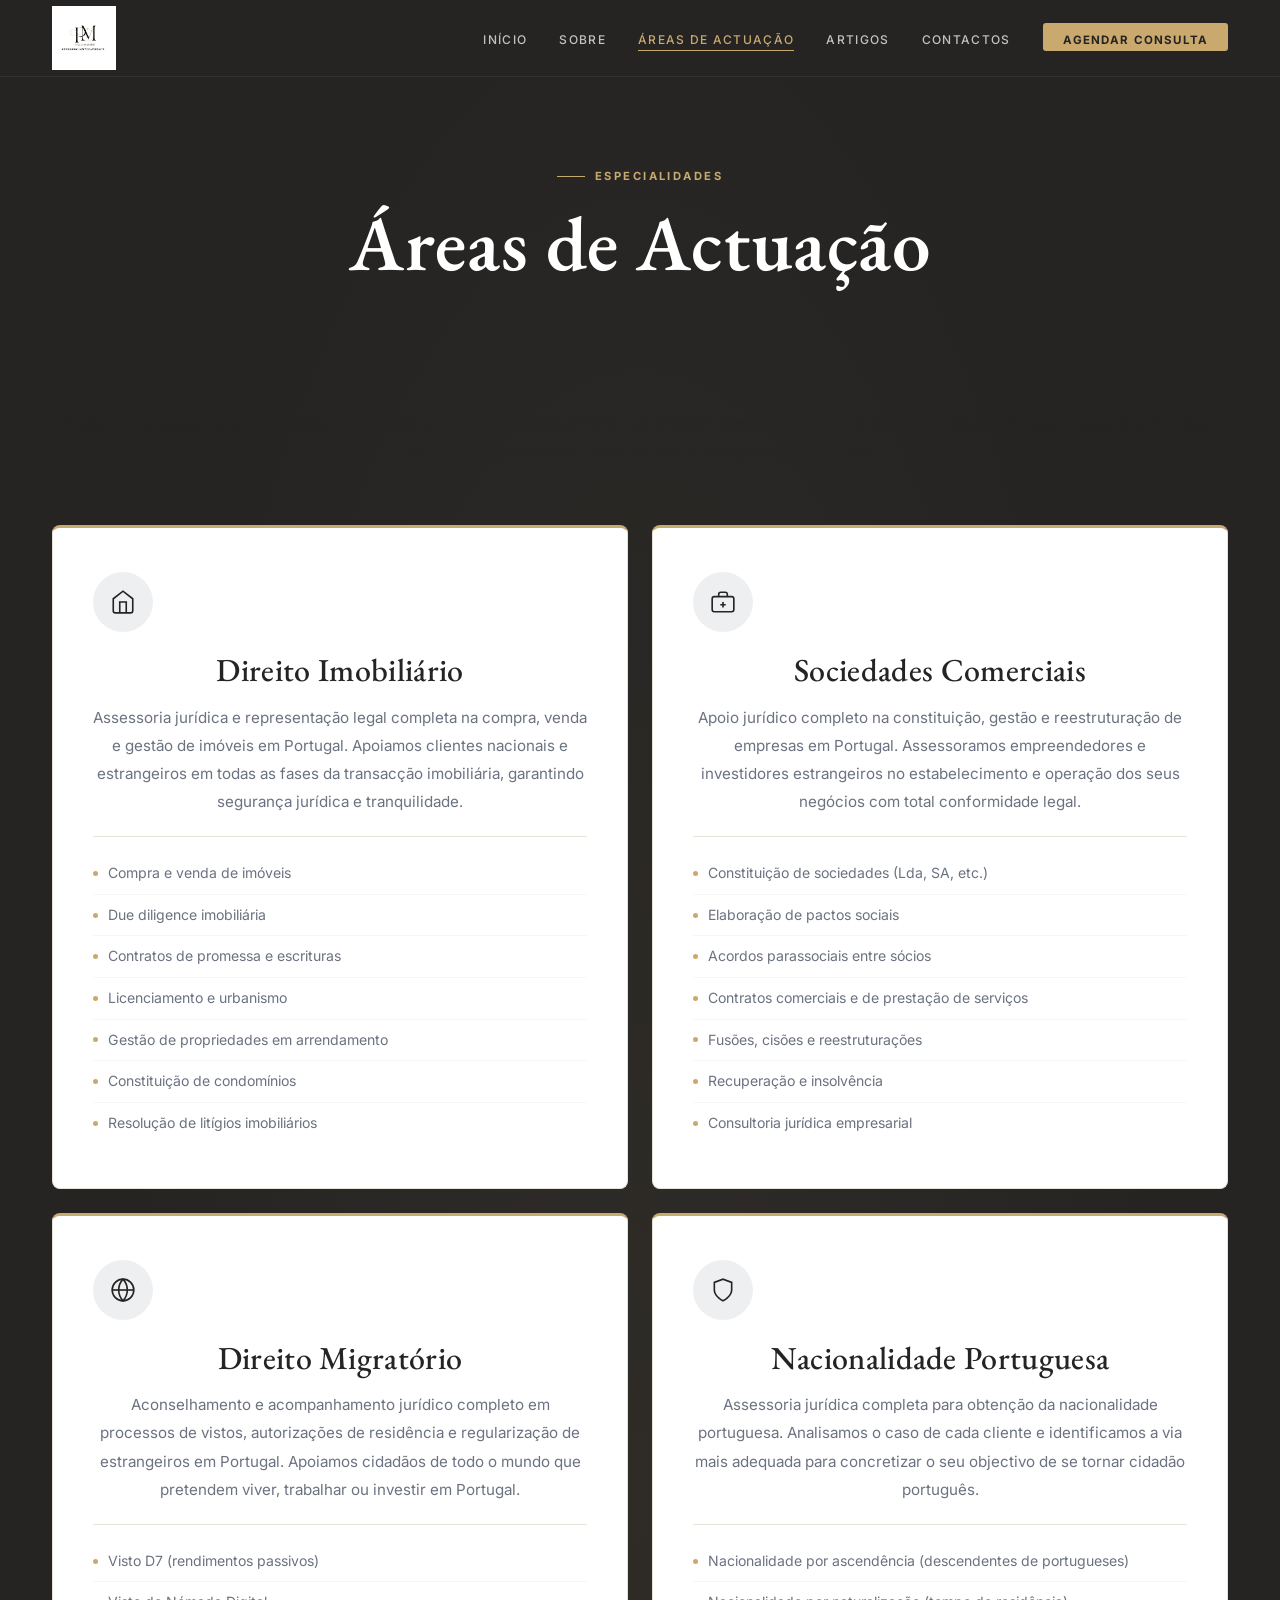
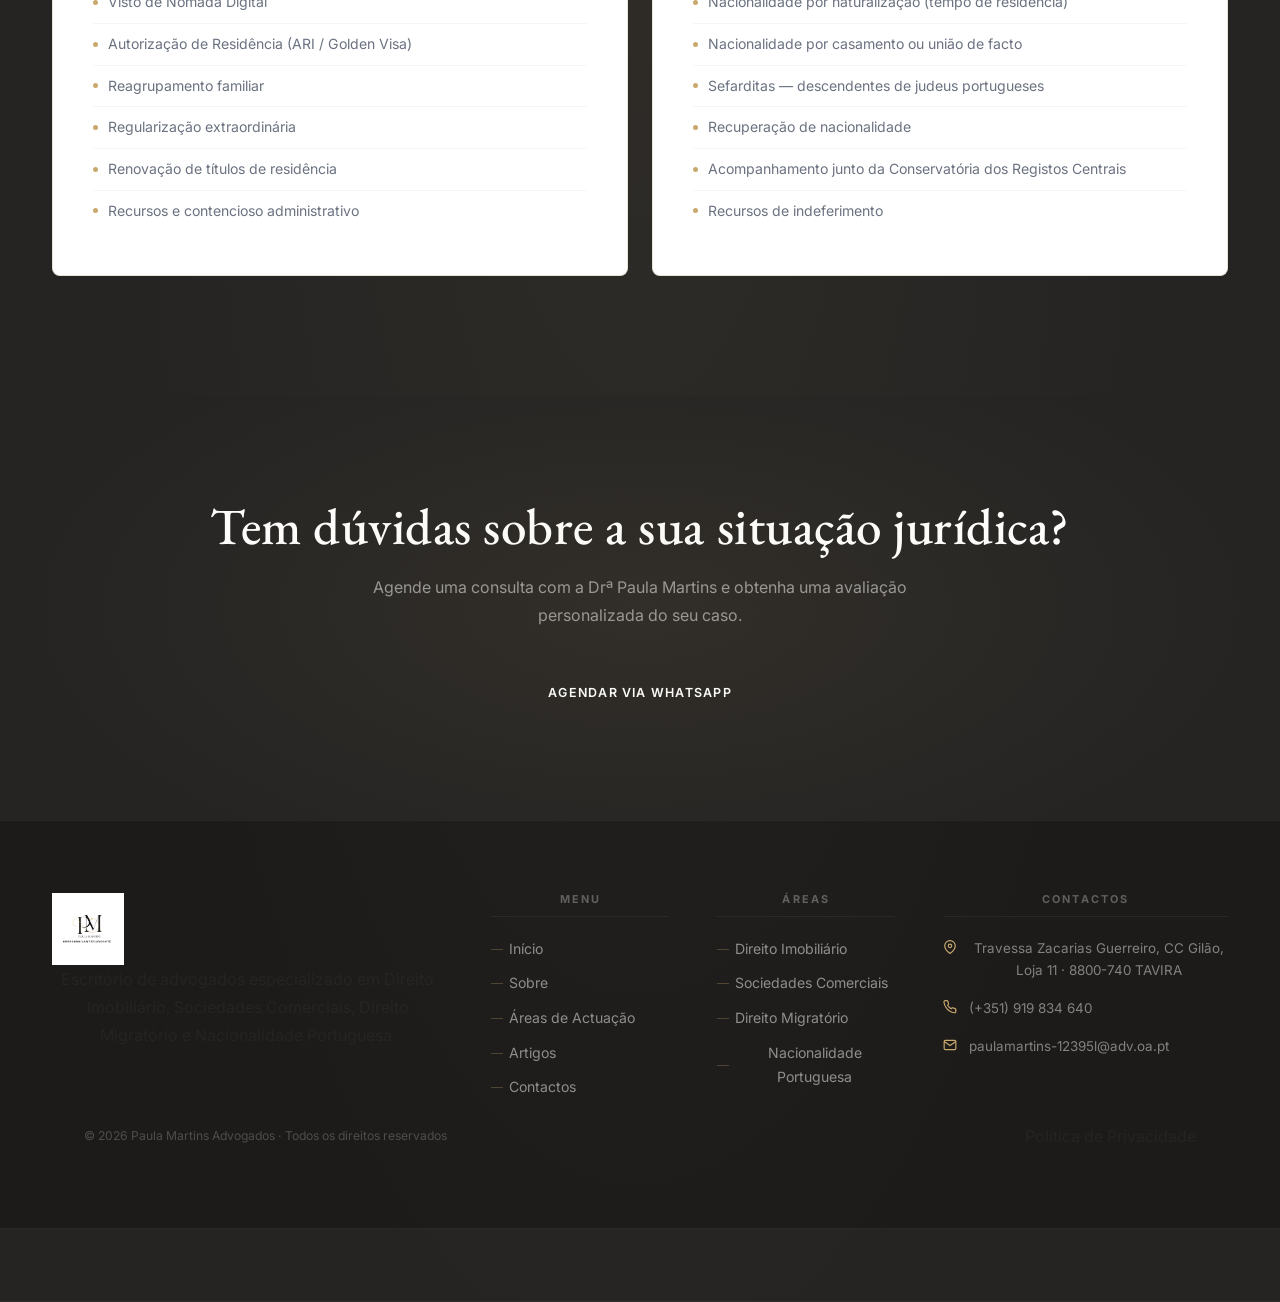
==== commit 827b5d54: "Atualizar logotipo do site para logo-2026.png em todas as paginas Co-Authored-By: Claude Opus 4.8 <n" ====
--- a/areas-de-actuacao.html
+++ b/areas-de-actuacao.html
@@ -14,7 +14,7 @@
   <nav class="navbar scrolled">
     <div class="navbar-inner">
       <a href="index.html" class="logo">
-        <img src="assets/logo-hd.png" alt="Paula Martins Advogados" class="logo-img" />
+        <img src="assets/logo-2026.png" alt="Paula Martins Advogados" class="logo-img" />
       </a>
       <ul class="nav-links">
         <li><a href="index.html">Início</a></li>
@@ -155,7 +155,7 @@
         <div class="footer-grid">
         <div class="footer-brand">
           <a href="index.html" class="logo">
-            <img src="assets/logo-hd.png" alt="Paula Martins Advogados" class="logo-img" style="height:72px;" />
+            <img src="assets/logo-2026.png" alt="Paula Martins Advogados" class="logo-img" style="height:72px;" />
           </a>
           <p class="footer-about">Escritório de advogados especializado em Direito Imobiliário, Sociedades Comerciais, Direito Migratório e Nacionalidade Portuguesa.</p>
         </div>
